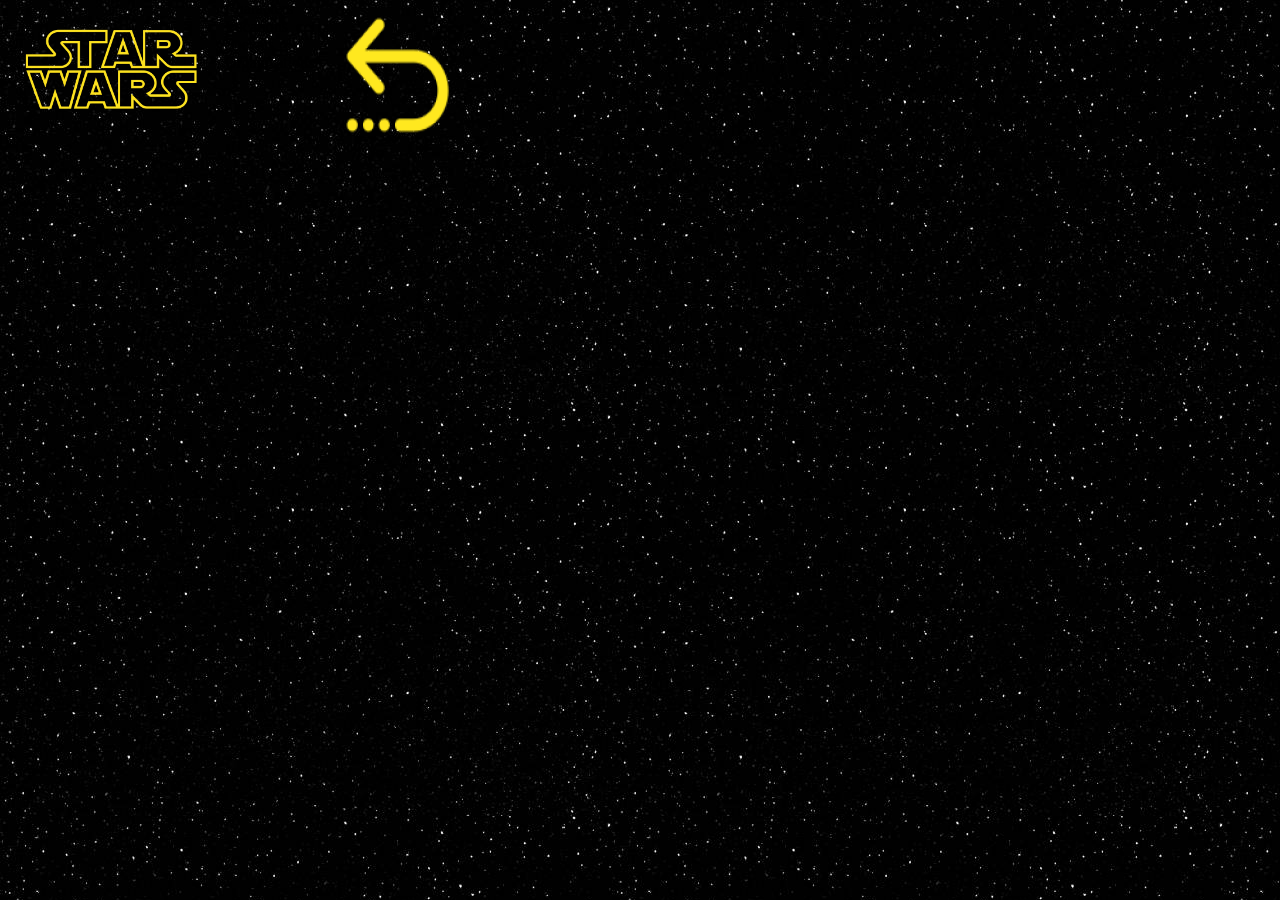
==== index.html @ f07a409c "Iniciando projeto" ====
<!DOCTYPE html>
<html lang="en">
<head>
    <meta charset="UTF-8">
    <meta name="viewport" content="width=device-width, initial-scale=1.0">
    <link rel="stylesheet" href="style.css">
    <title>Stars Wars</title>
</head>
<body>
    <img src="IMG/StarsWars.png" class="Logo-starwars">
    <div class="Catalogo">   
        <div>Characters</div>
        <div>Locations</div>
        <div>Species</div>
        <div>Organizations</div>
    </div>
    <img src="IMG/image.png" class="">
</body>
</html>
---- style.css ----
*{
    padding: 0;
    margin: 0;
    box-sizing: border-box;
}
body{
    background-image: url(IMG/Space.jpg); 
    display: flex;
    justify-content: flex-start;     
}

.Catalogo{
    
}
.Logo-starwars{
    display: flex;
    height: 150px;
}
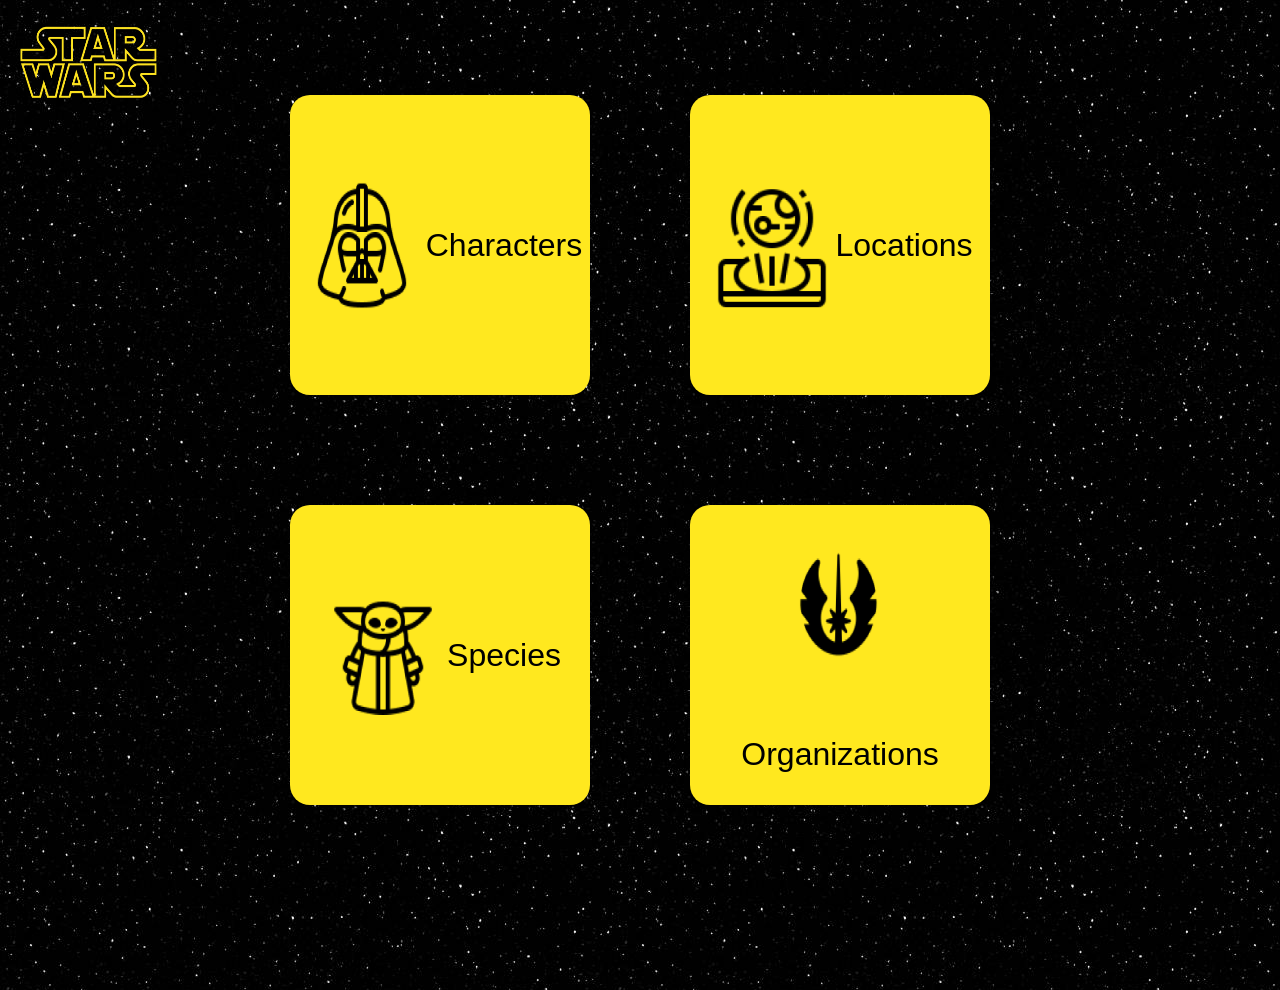
==== commit 4c59db7e: "Finalizada uma parte do projeto" ====
--- a/index.html
+++ b/index.html
@@ -1,19 +1,38 @@
 <!DOCTYPE html>
-<html lang="en">
+<html lang="pt-br">
+
 <head>
     <meta charset="UTF-8">
     <meta name="viewport" content="width=device-width, initial-scale=1.0">
     <link rel="stylesheet" href="style.css">
     <title>Stars Wars</title>
 </head>
+
 <body>
-    <img src="IMG/StarsWars.png" class="Logo-starwars">
-    <div class="Catalogo">   
-        <div>Characters</div>
-        <div>Locations</div>
-        <div>Species</div>
-        <div>Organizations</div>
-    </div>
-    <img src="IMG/image.png" class="">
+    <header>
+        <img src="./IMG/StarsWars.png" alt="logo-starwars">
+    </header>
+    <main>
+        <div class="catalogo">
+            <div>
+                <img src="./IMG/Characters.png" alt="characters">
+                <a class="link-characters"  href="./characters.html" id="characters" target="_blank"></a>
+                <p>Characters</p>
+            </div>
+            <div>
+                <img src="./IMG/Location.png" alt="locais">
+                <p>Locations</p>
+            </div>
+            <div>
+                <img src="./IMG/Especies.png" alt="especies">
+                <p>Species</p>
+            </div>
+            <div>
+                <img src="./IMG/Organization.png" alt="organizacoes">
+                <p>Organizations</p>
+            </div>
+        </div>
+    </main>
 </body>
+
 </html>
--- a/style.css
+++ b/style.css
@@ -4,15 +4,57 @@
     box-sizing: border-box;
 }
 body{
-    background-image: url(IMG/Space.jpg); 
+    width: 100vw;
+    height: 100vh;
+    background-image: url(IMG/Space.jpg);
+}
+header{
+    height: 10vh;
+    width: 100vw;
+}
+header img {
+    width: 14vw;
+    height: 15vh;
+}
+main{
+    height: 100vh;
+    width: 100vw;
     display: flex;
-    justify-content: flex-start;     
+    justify-content: center;
+    
+}
+.catalogo{
+    width: 80vh;
+    height: 80vh;
+    display: flex;
+    justify-content: center;
+    gap: 100px;
+    align-items: center;
+    flex-wrap: wrap;
+}
+.catalogo div{
+    width: 300px;
+    height: 300px;
+    background-color: #FFE81F;
+    border-radius: 20px;
+    display: flex;
+    align-items: center;
+    flex-wrap: wrap;
+    justify-content: center;
+    font-size: xx-large;
+    font-family: 'Franklin Gothic Medium', 'Arial Narrow', Arial, sans-serif;
+    
+
+}
+.catalogo img{
+    height: 15vh;
+    width: 10vw;
+    display: flex;
+    
 }
 
-.Catalogo{
-    
-}
-.Logo-starwars{
-    display: flex;
-    height: 150px;
-}
+
+
+
+
+
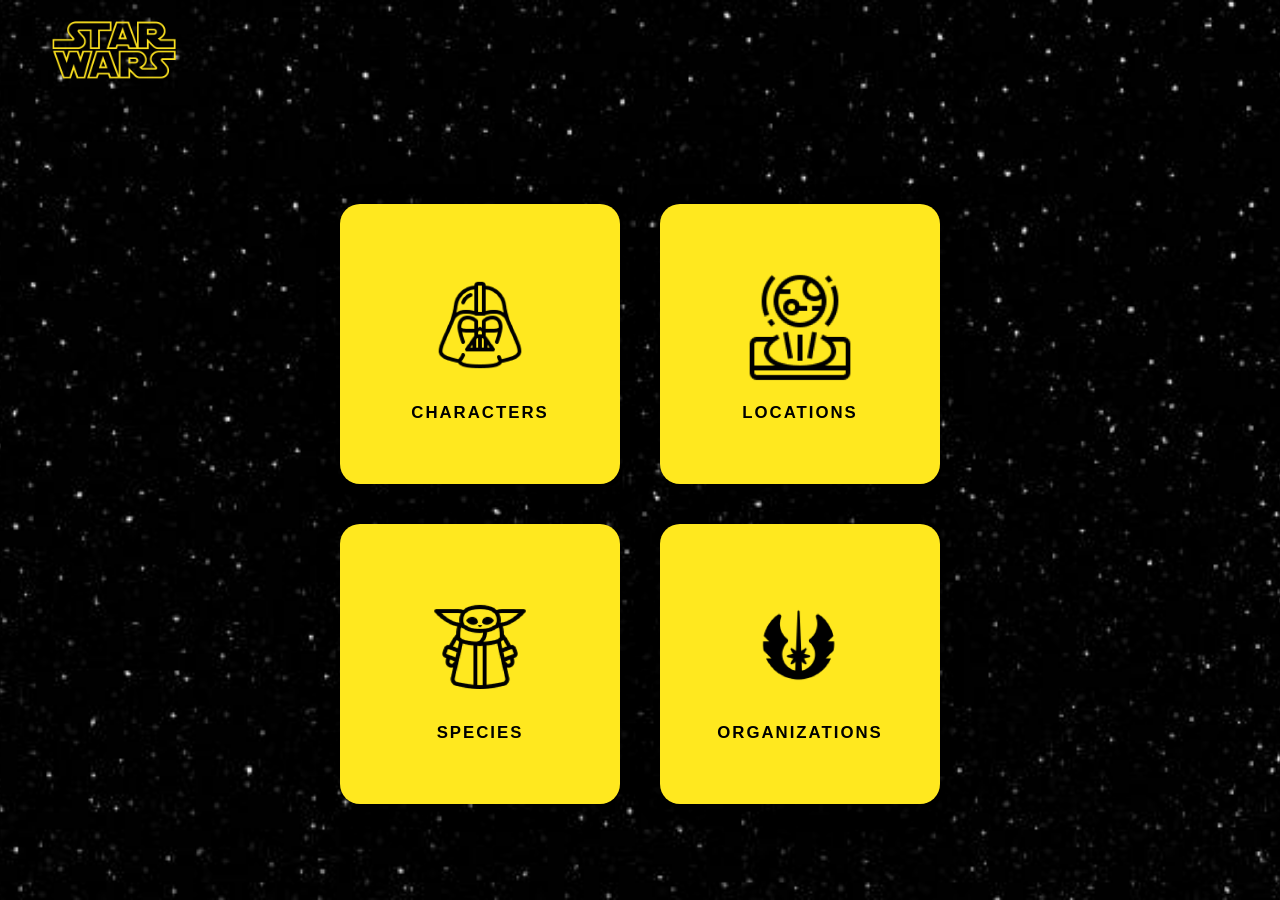
==== commit 4c89ebba: "Finalizada API" ====
--- a/index.html
+++ b/index.html
@@ -16,7 +16,6 @@
         <div class="catalogo">
             <div>
                 <img src="./IMG/Characters.png" alt="characters">
-                <a class="link-characters"  href="./characters.html" id="characters" target="_blank"></a>
                 <p>Characters</p>
             </div>
             <div>
@@ -33,6 +32,8 @@
             </div>
         </div>
     </main>
+
+    <script src="app.js"></script>
 </body>
 
 </html>
--- a/style.css
+++ b/style.css
@@ -1,60 +1,113 @@
-*{
-    padding: 0;
-    margin: 0;
-    box-sizing: border-box;
+* {
+  padding: 0;
+  margin: 0;
+  box-sizing: border-box;
 }
-body{
-    width: 100vw;
-    height: 100vh;
-    background-image: url(IMG/Space.jpg);
-}
-header{
-    height: 10vh;
-    width: 100vw;
-}
-header img {
-    width: 14vw;
-    height: 15vh;
-}
-main{
-    height: 100vh;
-    width: 100vw;
-    display: flex;
-    justify-content: center;
-    
-}
-.catalogo{
-    width: 80vh;
-    height: 80vh;
-    display: flex;
-    justify-content: center;
-    gap: 100px;
-    align-items: center;
-    flex-wrap: wrap;
-}
-.catalogo div{
-    width: 300px;
-    height: 300px;
-    background-color: #FFE81F;
-    border-radius: 20px;
-    display: flex;
-    align-items: center;
-    flex-wrap: wrap;
-    justify-content: center;
-    font-size: xx-large;
-    font-family: 'Franklin Gothic Medium', 'Arial Narrow', Arial, sans-serif;
-    
 
-}
-.catalogo img{
-    height: 15vh;
-    width: 10vw;
-    display: flex;
-    
+body {
+  width: 100vw;
+  height: 100vh;
+  background-image: url(IMG/Space.jpg);
+  background-size: cover;
+  background-position: center;
+  font-family: 'Franklin Gothic Medium', 'Arial Narrow', Arial, sans-serif;
+  overflow: hidden;
 }
 
 
+header {
+  height: 12vh;
+  width: 100vw;
+  display: flex;
+  align-items: center;
+  padding: 0 2vw;
+}
+
+header img {
+  width: 14vw;
+  height: 12vh;
+  object-fit: contain;
+}
 
 
+main {
+  height: 88vh;
+  width: 100vw;
+  display: flex;
+  justify-content: center;
+  align-items: center;
+}
 
 
+.catalogo {
+  display: grid;
+  grid-template-columns: repeat(2, 280px);
+  grid-template-rows: repeat(2, 280px);
+  gap: 40px;
+  padding: 20px;
+}
+
+
+.catalogo div {
+  width: 280px;
+  height: 280px;
+  background-color: #FFE81F;
+  border-radius: 20px;
+  display: flex;
+  flex-direction: column;
+  align-items: center;
+  justify-content: center;
+  gap: 18px;
+  font-size: 1.1rem;
+  font-weight: bold;
+  letter-spacing: 2px;
+  text-transform: uppercase;
+  cursor: pointer;
+  transition: transform 0.2s ease, box-shadow 0.2s ease, background-color 0.2s ease;
+  box-shadow: 0 4px 20px rgba(0, 0, 0, 0.5);
+  user-select: none;
+}
+
+.catalogo div:hover {
+  transform: scale(1.06);
+  background-color: #ffd000;
+  box-shadow: 0 8px 32px rgba(255, 232, 31, 0.45);
+}
+
+.catalogo div:active {
+  transform: scale(0.97);
+}
+
+.catalogo img {
+  height: 120px;
+  width: 120px;
+  object-fit: contain;
+}
+
+.catalogo p {
+  font-size: 1.05rem;
+  letter-spacing: 2px;
+}
+
+
+@media (max-width: 768px) {
+  body { overflow: auto; }
+
+  .catalogo {
+    gap: 30px;
+  }
+
+  .catalogo div {
+    width: 200px;
+    height: 200px;
+  }
+
+  .catalogo img {
+    height: 80px;
+    width: 80px;
+  }
+
+  header img {
+    width: 30vw;
+  }
+}
